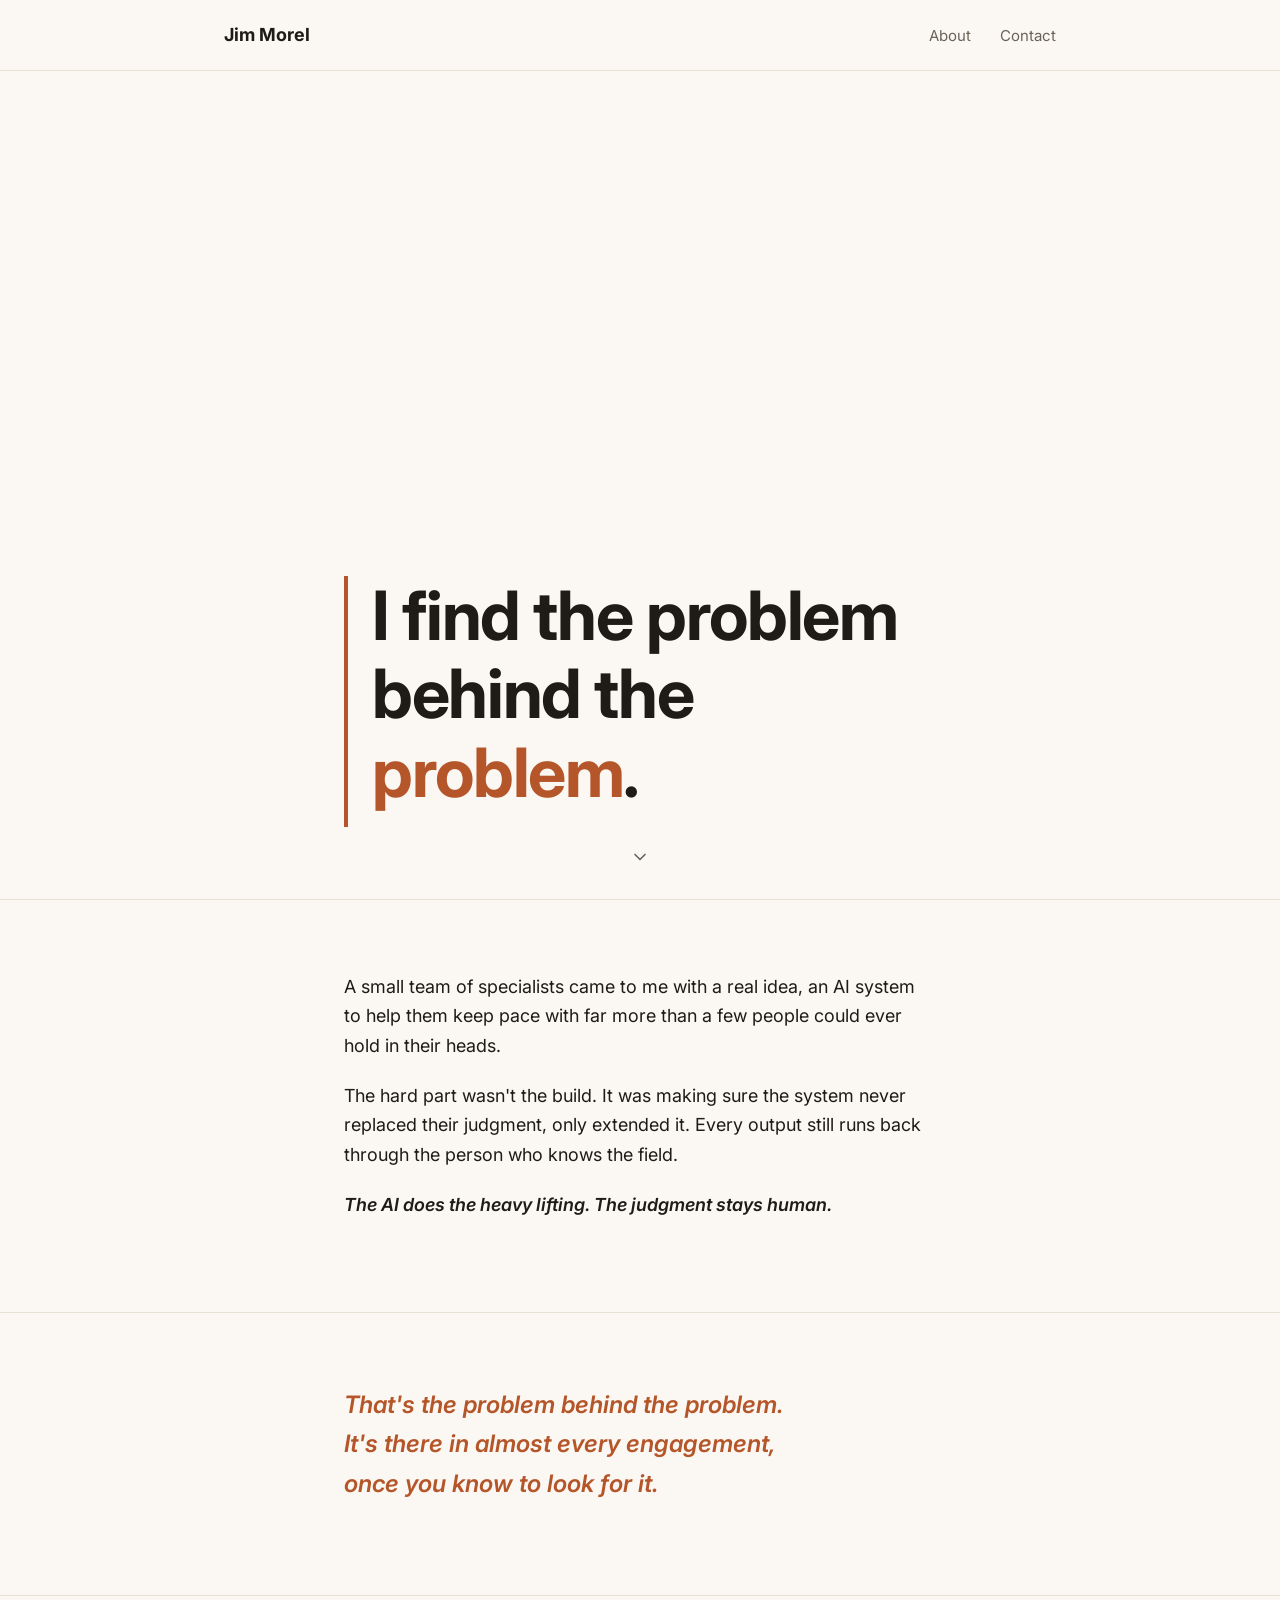
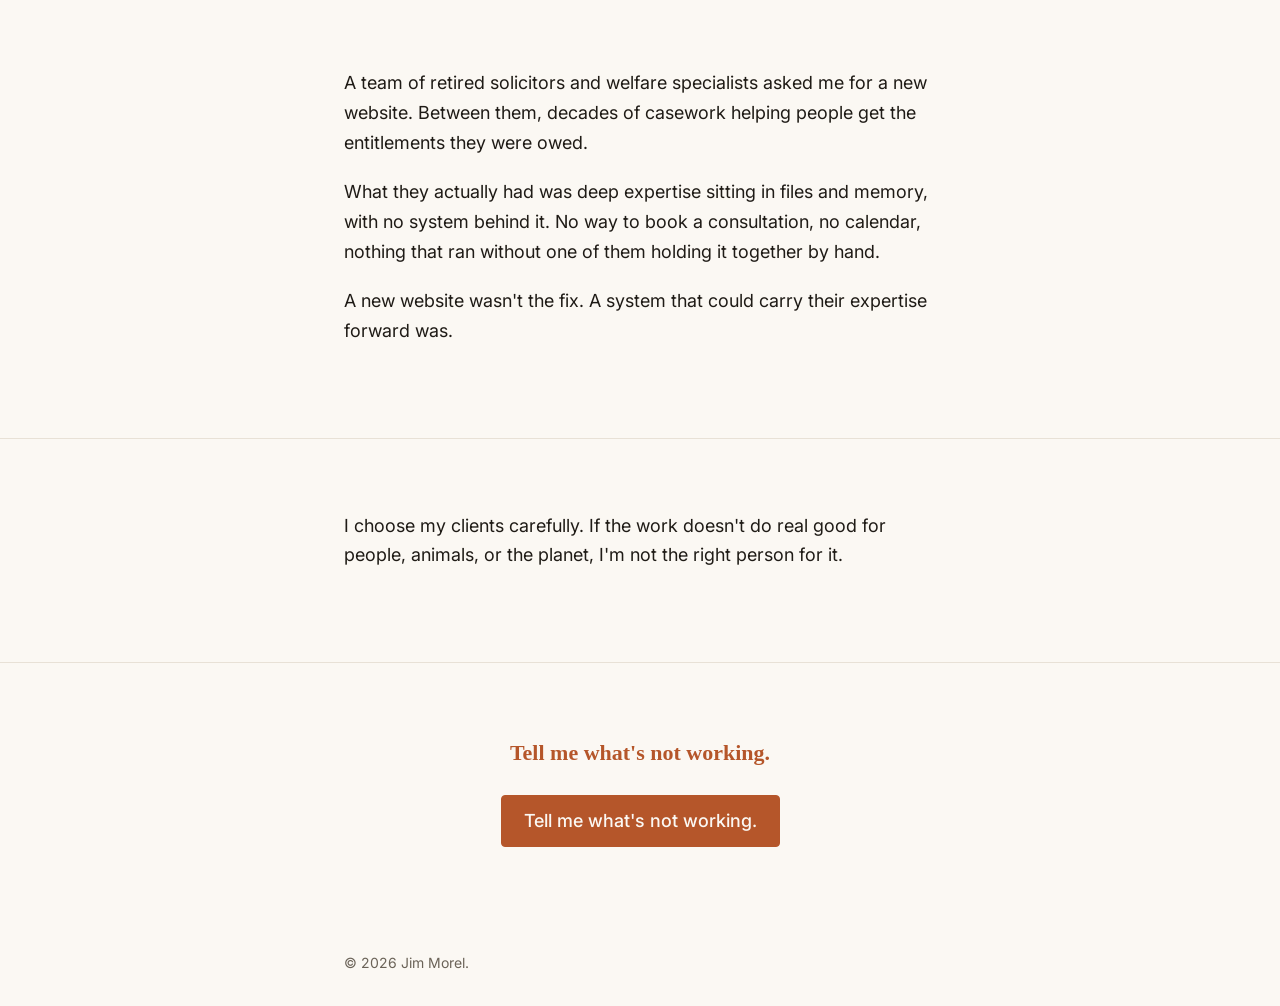
==== index.html @ 22a65a55 "Add animated CTA button, remove contact page, point nav to homepage anchor" ====
<!doctype html>
<html lang="en">
	<head>
		<meta charset="UTF-8" />
		<meta name="viewport" content="width=device-width, initial-scale=1.0" />
		<title>Jim Morel: I find the problem behind the problem</title>
		<meta
			name="description"
			content="Jim Morel builds the systems that carry expert judgment forward, without ever replacing it."
		/>
		<link rel="preconnect" href="https://fonts.googleapis.com" />
		<link rel="preconnect" href="https://fonts.gstatic.com" crossorigin />
		<link
			href="https://fonts.googleapis.com/css2?family=Inter:ital,wght@0,400;0,500;0,600;0,700;1,500;1,600&display=swap"
			rel="stylesheet"
		/>
		<link rel="stylesheet" href="assets/css/style.css" />
	</head>
	<body>
		<header class="site-header">
			<div class="container header-inner">
				<a href="/" class="logo">Jim Morel</a>
				<nav class="site-nav">
					<a href="about.html">About</a>
					<a href="#contact">Contact</a>
				</nav>
			</div>
		</header>

		<!-- Inline + blocking so --header-height is set before .hero lays out; defer/external would cause a height flash. -->
		<script>
			function setHeaderHeight() {
				var height = document.querySelector(".site-header").offsetHeight;
				document.documentElement.style.setProperty("--header-height", height + "px");
			}
			setHeaderHeight();
			window.addEventListener("resize", setHeaderHeight);
		</script>

		<main>
			<!-- 1. Hero -->
			<section class="screen hero" id="hero">
				<div class="container">
					<div class="hero-spine">
						<div class="hero-rule"></div>
						<h1>
							I find the problem behind the
							<span class="accent-word">problem</span>.
						</h1>
					</div>
				</div>
			<div class="hero-scroll-cue" aria-hidden="true">
				<svg viewBox="0 0 24 24" fill="none" stroke="currentColor" stroke-width="2" stroke-linecap="round" stroke-linejoin="round">
					<polyline points="6 9 12 15 18 9"></polyline>
				</svg>
			</div>
			</section>

			<!-- 2. Story one — Epitheal (sector-blind by IP agreement, see handoff) -->
			<section class="screen story" id="story-epitheal">
				<div class="container">
					<p>
						A small team of specialists came to me with a real idea, an AI
						system to help them keep pace with far more than a few people could
						ever hold in their heads.
					</p>
					<p>
						The hard part wasn't the build. It was making sure the system never
						replaced their judgment, only extended it. Every output still runs
						back through the person who knows the field.
					</p>
					<p class="emphasis">
						The AI does the heavy lifting. The judgment stays human.
					</p>
				</div>
			</section>

			<!-- 3. Pattern named -->
			<section class="screen pattern" id="pattern">
				<div class="container">
					<p>
						That's the problem behind the problem. It's there in almost every
						engagement, once you know to look for it.
					</p>
				</div>
			</section>

			<!-- 4. Story two — FIOS -->
			<section class="screen story" id="story-fios">
				<div class="container">
					<p>
						A team of retired solicitors and welfare specialists asked me for a
						new website. Between them, decades of casework helping people get
						the entitlements they were owed.
					</p>
					<p>
						What they actually had was deep expertise sitting in files and
						memory, with no system behind it. No way to book a consultation, no
						calendar, nothing that ran without one of them holding it together
						by hand.
					</p>
					<p>
						A new website wasn't the fix. A system that could carry their
						expertise forward was.
					</p>
				</div>
			</section>

			<!-- 5. Values filter -->
			<section class="screen values" id="values">
				<div class="container">
					<p>
						I choose my clients carefully. If the work doesn't do real good for
						people, animals, or the planet, I'm not the right person for it.
					</p>
				</div>
			</section>

			<!-- 6. Call to action -->
			<section class="screen cta" id="contact">
				<div class="container">
					<p>Tell me what's not working.</p>
					<a class="cta-button" href="mailto:jim@jimmorel.com" aria-label="Email Jim directly at jim@jimmorel.com">
						<span class="cta-arrow" aria-hidden="true"><span class="shaft"></span></span>
						<span class="cta-label">
							<span class="cta-text cta-text--default">Tell me what's not working.</span>
							<span class="cta-text cta-text--email">jim@jimmorel.com</span>
						</span>
					</a>
				</div>
			</section>
		</main>

		<footer class="site-footer">
			<div class="container">
				<p>&copy; 2026 Jim Morel.</p>
			</div>
		</footer>
		<script src="assets/js/reveal.js" defer></script>
	</body>
</html>
---- assets/css/style.css ----
/* ============================================
   jimmorel.com — stylesheet
   Design system: warm light palette, single
   typeface (Inter) throughout. Decided 17 Jun 2026
   (S03). The two callback lines (.pattern p,
   .emphasis) use italic Inter at weight 600 to mark
   them as deliberate echoes, not a second typeface.
   Tokens live in :root — change values here, not
   in the markup, when the palette or type evolves.
   ============================================ */

:root {
	/* colour */
	--color-bg: #fbf8f3;
	--color-text: #1f1b16;
	--color-text-muted: #6b6358;
	--color-accent: #b5562a;
	--color-border: #e8e1d6;

	/* type */
	--font-display:
		"Fraunces", Georgia, serif; /* unused, left in place per S03 handoff */
	--font-body: "Inter", system-ui, -apple-system, "Segoe UI", sans-serif;

	/* scale */
	--space-unit: 1rem;
	--max-width: 640px;
	--radius: 4px;
}

* {
	box-sizing: border-box;
}

html {
	scroll-behavior: smooth;
}

@media (prefers-reduced-motion: reduce) {
	html {
		scroll-behavior: auto;
	}
}

body {
	margin: 0;
	font-family: var(--font-body);
	color: var(--color-text);
	background: var(--color-bg);
	line-height: 1.65;
	font-size: 1.125rem;
}

h1,
h2,
h3 {
	font-family: var(--font-body);
	font-weight: 700;
	line-height: 1.15;
	letter-spacing: -0.02em;
	margin: 0 0 1rem 0;
}

p {
	margin: 0 0 1.25rem 0;
}

a {
	color: var(--color-accent);
}

a:focus-visible,
button:focus-visible {
	outline: 2px solid var(--color-accent);
	outline-offset: 3px;
}

.container {
	max-width: var(--max-width);
	margin: 0 auto;
	padding: 0 1.5rem;
}

/* ---------- header ---------- */

.site-header {
	border-bottom: 1px solid var(--color-border);
}

.header-inner {
	display: flex;
	align-items: center;
	justify-content: space-between;
	padding-top: 1.25rem;
	padding-bottom: 1.25rem;
	max-width: 880px;
}

.logo {
	font-family: var(--font-body);
	font-weight: 700;
	font-size: 1.125rem;
	text-decoration: none;
	color: var(--color-text);
}

.site-nav a {
	margin-left: 1.5rem;
	text-decoration: none;
	color: var(--color-text-muted);
	font-size: 0.9375rem;
}

.site-nav a:hover,
.site-nav a[aria-current="page"] {
	color: var(--color-accent);
}

/* ---------- screens ----------
   Each homepage block is "one short screen, not a
   long-form chapter" per the handoff. Generous
   vertical padding carries that pacing. */

.screen {
	padding: 4.5rem 0;
	border-bottom: 1px solid var(--color-border);
}

.screen:last-of-type {
	border-bottom: none;
}

/* Hero: anchored low-left rather than centered, with
   a vertical accent spine. Needs its own flex layout
   and height, .screen gives it padding only. */
.hero {
	display: flex;
	flex-direction: column;
	justify-content: flex-end;
	min-height: calc(100vh - var(--header-height, 72px));
	position: relative;
}

.hero-spine {
	display: flex;
	align-items: flex-start;
	gap: 1.5rem;
}

.hero-rule {
	width: 4px;
	align-self: stretch;
	background: var(--color-accent);
	flex-shrink: 0;
}

.hero h1 {
	font-size: 4.25rem;
	max-width: 14ch;
}

.accent-word {
	color: var(--color-accent);
}

@media (prefers-reduced-motion: no-preference) {
	.hero-spine {
		animation: hero-rise 0.7s ease both;
	}
}

@keyframes hero-rise {
	from {
		opacity: 0;
		transform: translateY(14px);
	}
	to {
		opacity: 1;
		transform: translateY(0);
	}
}

/* ---------- hero scroll cue ---------- */

.hero-scroll-cue {
	position: absolute;
	left: 50%;
	bottom: 2rem;
	transform: translateX(-50%);
	color: var(--color-text-muted);
	line-height: 0;
	animation: hero-scroll-bob 1.8s ease-in-out infinite;
}

.hero-scroll-cue svg {
	width: 20px;
	height: 20px;
	display: block;
}

@keyframes hero-scroll-bob {
	0%,
	100% {
		transform: translateX(-50%) translateY(0);
	}
	50% {
		transform: translateX(-50%) translateY(6px);
	}
}

@media (prefers-reduced-motion: reduce) {
	.hero-scroll-cue {
		animation: none;
	}
}

.story p,
.values p {
	font-size: 1.125rem;
}

/* The pattern-reveal echoes the hero line on purpose
   (see CLAUDE.md / handoff). Setting it apart in
   accent italic marks it as a deliberate callback,
   not a repeated thought. */
.pattern p {
	font-family: var(--font-body);
	font-style: italic;
	font-weight: 600;
	font-size: 1.5rem;
	color: var(--color-accent);
	max-width: 28ch;
}

.emphasis {
	font-family: var(--font-body);
	font-weight: 600;
	font-style: italic;
}

.cta {
	text-align: center;
}

.cta p {
	font-family: var(--font-display, "Fraunces"), serif;
	font-weight: 700;
	font-size: 1.375rem;
	color: var(--accent, #b5562a);
	margin-bottom: 1.5rem;
}

.cta-button {
	position: relative;
	display: inline-flex;
	align-items: center;
	background: var(--color-accent);
	color: var(--color-bg);
	border: 1px solid var(--color-accent);
	font-weight: 500;
	padding: 0.625rem 1.375rem;
	border-radius: 4px;
	text-decoration: none;
	cursor: pointer;
	transition: padding 0.3s ease;
}

.cta-arrow {
	width: 0;
	margin-right: 0;
	transition: width 0.3s ease, margin-right 0.3s ease;
}

.cta-arrow .shaft {
	position: relative;
	display: block;
	height: 1px;
	background: currentColor;
}

.cta-arrow .shaft::before,
.cta-arrow .shaft::after {
	content: "";
	position: absolute;
	top: 0;
	right: 0;
	display: block;
	height: 1px;
	width: 0;
	background: currentColor;
	transition: width 0.3s ease, transform 0.3s ease;
}

.cta-arrow .shaft::before { transform-origin: top right; }
.cta-arrow .shaft::after  { transform-origin: bottom right; }

.cta-button:hover .cta-arrow {
	width: 20px;
	margin-right: 14px;
}

.cta-button:hover .cta-arrow .shaft::before,
.cta-button:hover .cta-arrow .shaft::after {
	width: 6px;
}

.cta-button:hover .cta-arrow .shaft::before { transform: rotate(40deg); }
.cta-button:hover .cta-arrow .shaft::after  { transform: rotate(-40deg); }

.cta-label {
	position: relative;
	display: inline-grid;
}

.cta-text {
	grid-area: 1 / 1;
	white-space: nowrap;
	transition: opacity 0.25s ease, transform 0.25s ease;
}

.cta-text--default {
	opacity: 1;
	transform: translateY(0);
}

.cta-text--email {
	opacity: 0;
	transform: translateY(8px);
}

.cta-button:hover .cta-text--default {
	opacity: 0;
	transform: translateY(-8px);
}

.cta-button:hover .cta-text--email {
	opacity: 1;
	transform: translateY(0);
	transition-delay: 0.08s;
}

@media (prefers-reduced-motion: reduce) {
	.cta-button,
	.cta-arrow,
	.cta-text,
	.cta-arrow .shaft::before,
	.cta-arrow .shaft::after {
		transition: none !important;
	}
}

/* ---------- scroll reveal ----------
   JS adds .js-reveal to <html> only when
   IntersectionObserver is supported. Without JS
   every section is visible at all times. */

.js-reveal .screen:not(.hero) {
	opacity: 0;
	transform: translateY(14px);
}

@keyframes screen-rise {
	from {
		opacity: 0;
		transform: translateY(28px);
	}
	to {
		opacity: 1;
		transform: translateY(0);
	}
}

@media (prefers-reduced-motion: no-preference) {
	.js-reveal .screen.is-visible {
		animation: screen-rise 0.7s ease both;
	}
}

@media (prefers-reduced-motion: reduce) {
	.js-reveal .screen:not(.hero) {
		opacity: 1;
		transform: none;
	}
}

/* ---------- thin pages (About / Contact) ---------- */

.page-thin {
	min-height: 40vh;
}

.placeholder {
	color: var(--color-text-muted);
	font-style: italic;
}

/* ---------- footer ---------- */

.site-footer {
	padding: 2rem 0;
}

.site-footer p {
	margin: 0;
	font-size: 0.875rem;
	color: var(--color-text-muted);
}

/* ---------- responsive ---------- */

@media (max-width: 480px) {
	body {
		font-size: 1rem;
	}

	.hero h1 {
		font-size: 2.5rem;
		margin-bottom: 2rem;
	}

	.pattern p {
		font-size: 1.25rem;
	}

	.cta p {
		font-size: 1.5rem;
	}

	.screen {
		padding: 3rem 0;
	}
}
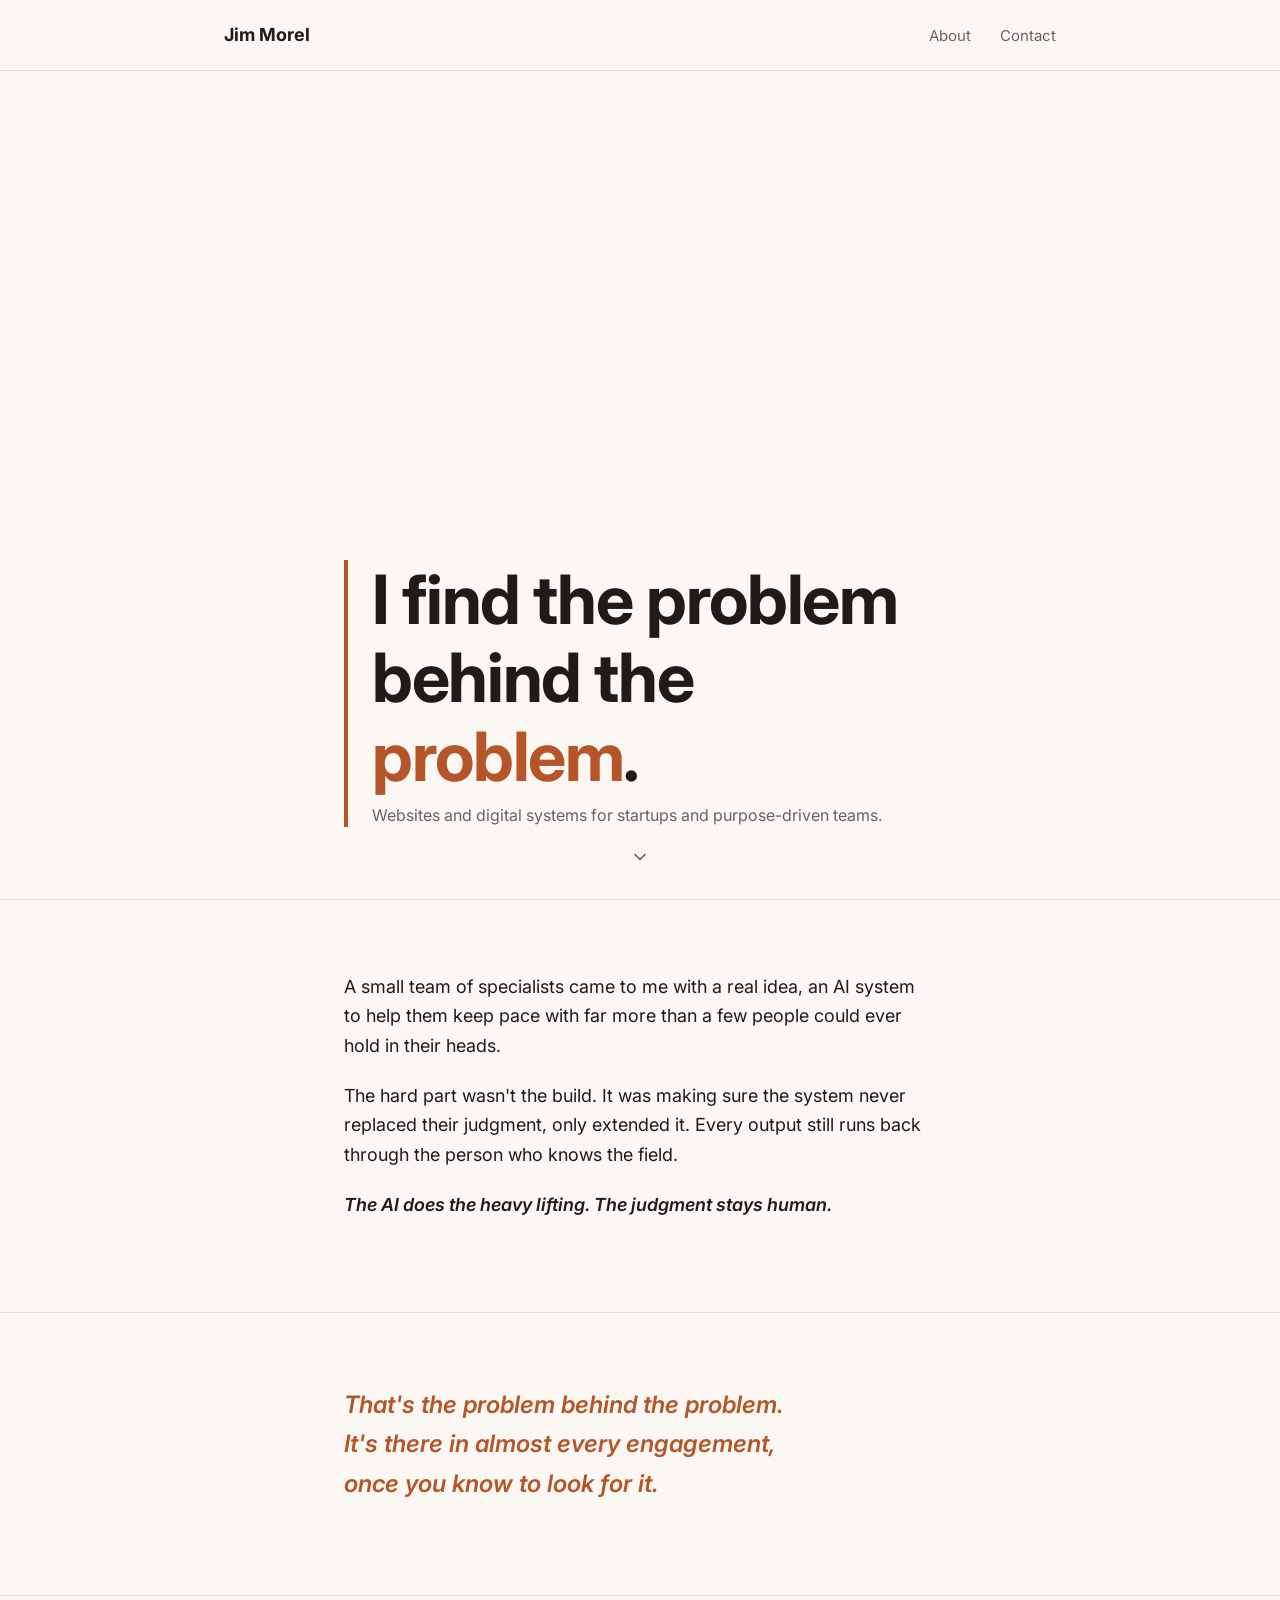
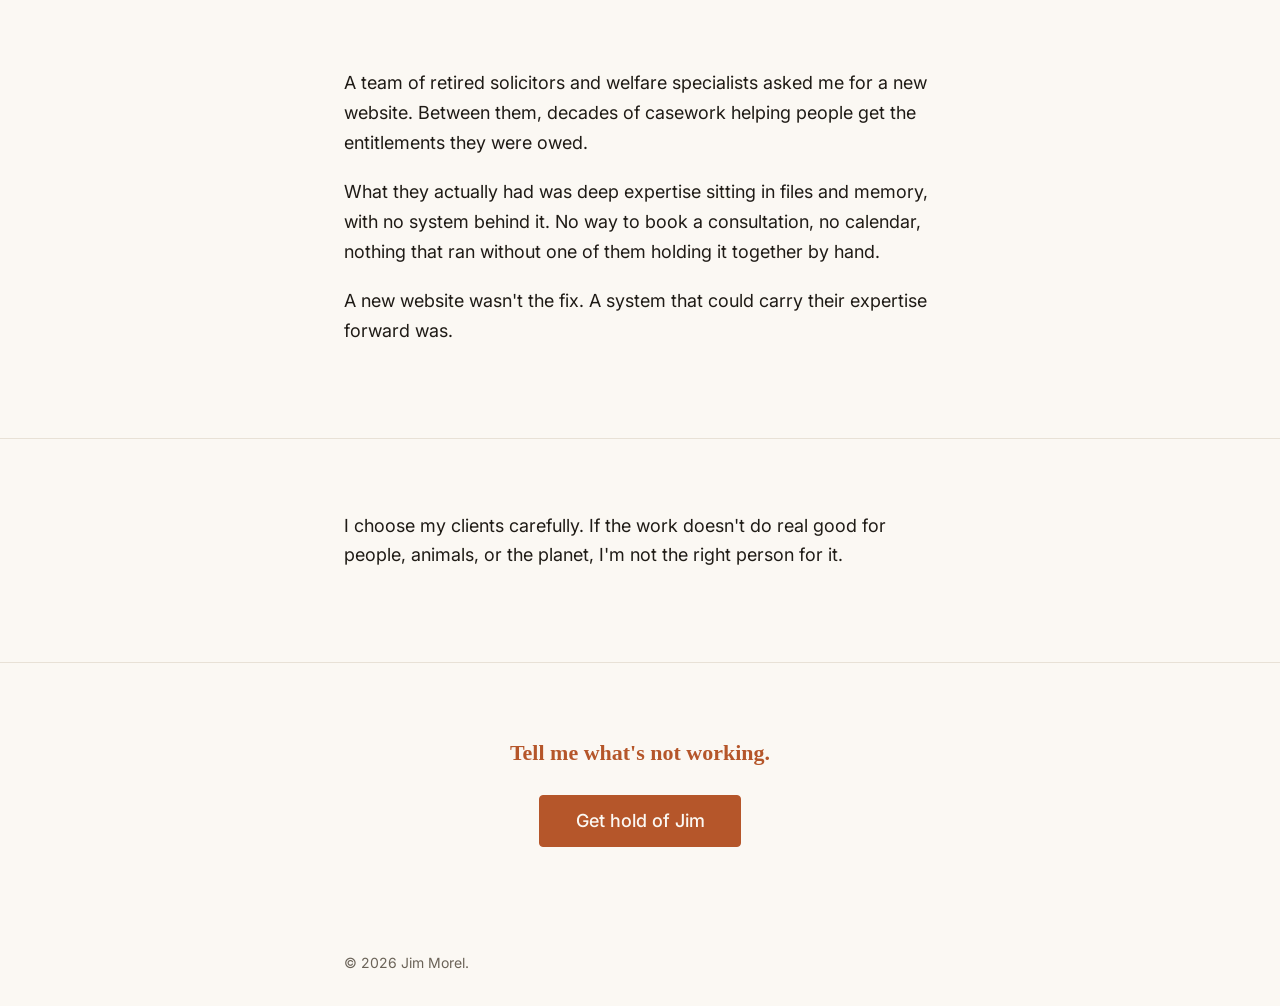
==== commit a76f5a7c: "Add hero subhead, fix hero-rule grid span" ====
--- a/index.html
+++ b/index.html
@@ -47,6 +47,7 @@
 							I find the problem behind the
 							<span class="accent-word">problem</span>.
 						</h1>
+						<p class="hero-subhead">Websites and digital systems for startups and purpose-driven teams.</p>
 					</div>
 				</div>
 			<div class="hero-scroll-cue" aria-hidden="true">
@@ -123,7 +124,7 @@
 					<a class="cta-button" href="mailto:jim@jimmorel.com" aria-label="Email Jim directly at jim@jimmorel.com">
 						<span class="cta-arrow" aria-hidden="true"><span class="shaft"></span></span>
 						<span class="cta-label">
-							<span class="cta-text cta-text--default">Tell me what's not working.</span>
+							<span class="cta-text cta-text--default">Get hold of Jim</span>
 							<span class="cta-text cta-text--email">jim@jimmorel.com</span>
 						</span>
 					</a>
--- a/assets/css/style.css
+++ b/assets/css/style.css
@@ -142,21 +142,31 @@
 }
 
 .hero-spine {
-	display: flex;
-	align-items: flex-start;
-	gap: 1.5rem;
+	display: grid;
+	grid-template-columns: auto 1fr;
+	column-gap: 1.5rem;
+	align-items: start;
 }
 
 .hero-rule {
 	width: 4px;
+	grid-row: 1 / span 2;
 	align-self: stretch;
 	background: var(--color-accent);
-	flex-shrink: 0;
 }
 
 .hero h1 {
 	font-size: 4.25rem;
 	max-width: 14ch;
+	margin-bottom: 0.5rem;
+}
+
+.hero-subhead {
+	margin: 0;
+	font-size: 1rem;
+	font-weight: 400;
+	color: var(--color-text-muted);
+	line-height: 1.5;
 }
 
 .accent-word {
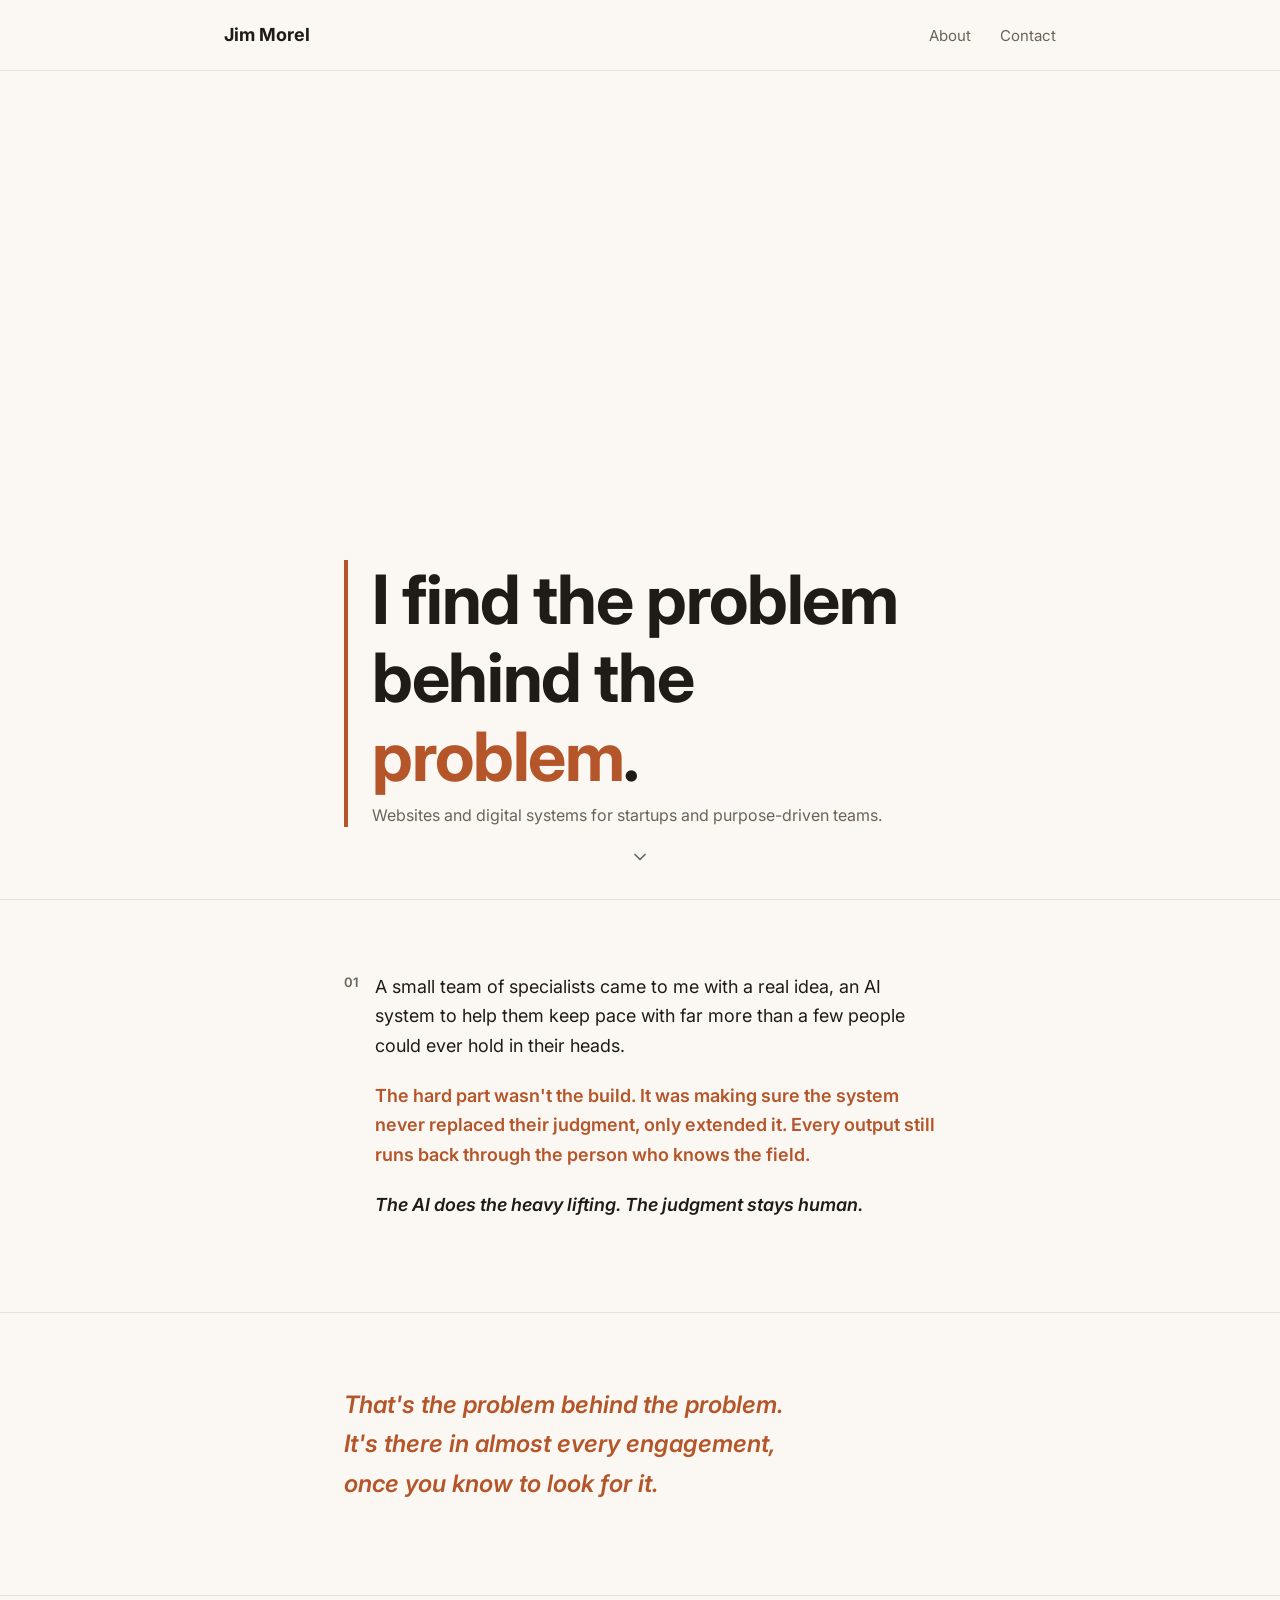
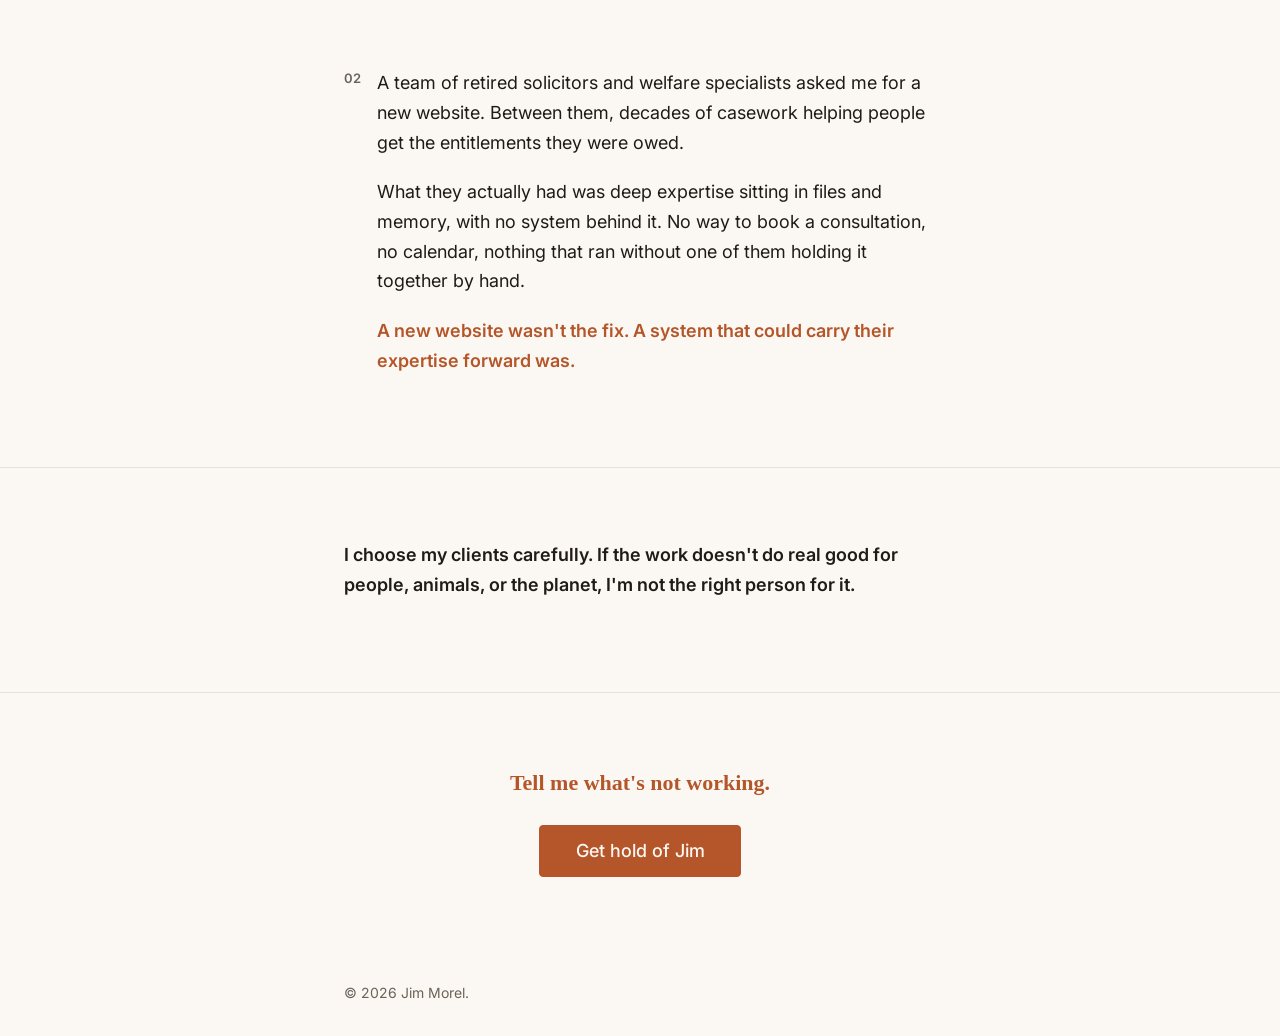
==== commit 1282672a: "Update story sections, values styling, hero subhead refinements" ====
--- a/index.html
+++ b/index.html
@@ -31,7 +31,10 @@
 		<script>
 			function setHeaderHeight() {
 				var height = document.querySelector(".site-header").offsetHeight;
-				document.documentElement.style.setProperty("--header-height", height + "px");
+				document.documentElement.style.setProperty(
+					"--header-height",
+					height + "px",
+				);
 			}
 			setHeaderHeight();
 			window.addEventListener("resize", setHeaderHeight);
@@ -47,32 +50,47 @@
 							I find the problem behind the
 							<span class="accent-word">problem</span>.
 						</h1>
-						<p class="hero-subhead">Websites and digital systems for startups and purpose-driven teams.</p>
+						<p class="hero-subhead">
+							Websites and digital systems for startups and purpose-driven
+							teams.
+						</p>
 					</div>
 				</div>
-			<div class="hero-scroll-cue" aria-hidden="true">
-				<svg viewBox="0 0 24 24" fill="none" stroke="currentColor" stroke-width="2" stroke-linecap="round" stroke-linejoin="round">
-					<polyline points="6 9 12 15 18 9"></polyline>
-				</svg>
-			</div>
+				<div class="hero-scroll-cue" aria-hidden="true">
+					<svg
+						viewBox="0 0 24 24"
+						fill="none"
+						stroke="currentColor"
+						stroke-width="2"
+						stroke-linecap="round"
+						stroke-linejoin="round"
+					>
+						<polyline points="6 9 12 15 18 9"></polyline>
+					</svg>
+				</div>
 			</section>
 
 			<!-- 2. Story one — Epitheal (sector-blind by IP agreement, see handoff) -->
 			<section class="screen story" id="story-epitheal">
 				<div class="container">
-					<p>
-						A small team of specialists came to me with a real idea, an AI
-						system to help them keep pace with far more than a few people could
-						ever hold in their heads.
-					</p>
-					<p>
-						The hard part wasn't the build. It was making sure the system never
-						replaced their judgment, only extended it. Every output still runs
-						back through the person who knows the field.
-					</p>
-					<p class="emphasis">
-						The AI does the heavy lifting. The judgment stays human.
-					</p>
+					<div class="story-inner">
+						<span class="story-number" aria-hidden="true">01</span>
+						<div>
+							<p>
+								A small team of specialists came to me with a real idea, an AI
+								system to help them keep pace with far more than a few people
+								could ever hold in their heads.
+							</p>
+							<p class="story-pivot">
+								The hard part wasn't the build. It was making sure the system
+								never replaced their judgment, only extended it. Every output
+								still runs back through the person who knows the field.
+							</p>
+							<p class="emphasis">
+								The AI does the heavy lifting. The judgment stays human.
+							</p>
+						</div>
+					</div>
 				</div>
 			</section>
 
@@ -87,23 +105,28 @@
 			</section>
 
 			<!-- 4. Story two — FIOS -->
-			<section class="screen story" id="story-fios">
+			<section class="screen story" id="story-epitheal">
 				<div class="container">
-					<p>
-						A team of retired solicitors and welfare specialists asked me for a
-						new website. Between them, decades of casework helping people get
-						the entitlements they were owed.
-					</p>
-					<p>
-						What they actually had was deep expertise sitting in files and
-						memory, with no system behind it. No way to book a consultation, no
-						calendar, nothing that ran without one of them holding it together
-						by hand.
-					</p>
-					<p>
-						A new website wasn't the fix. A system that could carry their
-						expertise forward was.
-					</p>
+					<div class="story-inner">
+						<span class="story-number" aria-hidden="true">02</span>
+						<div>
+							<p>
+								A team of retired solicitors and welfare specialists asked me
+								for a new website. Between them, decades of casework helping
+								people get the entitlements they were owed.
+							</p>
+							<p>
+								What they actually had was deep expertise sitting in files and
+								memory, with no system behind it. No way to book a consultation,
+								no calendar, nothing that ran without one of them holding it
+								together by hand.
+							</p>
+							<p class="story-pivot">
+								A new website wasn't the fix. A system that could carry their
+								expertise forward was.
+							</p>
+						</div>
+					</div>
 				</div>
 			</section>
 
@@ -121,8 +144,14 @@
 			<section class="screen cta" id="contact">
 				<div class="container">
 					<p>Tell me what's not working.</p>
-					<a class="cta-button" href="mailto:jim@jimmorel.com" aria-label="Email Jim directly at jim@jimmorel.com">
-						<span class="cta-arrow" aria-hidden="true"><span class="shaft"></span></span>
+					<a
+						class="cta-button"
+						href="mailto:jim@jimmorel.com"
+						aria-label="Email Jim directly at jim@jimmorel.com"
+					>
+						<span class="cta-arrow" aria-hidden="true"
+							><span class="shaft"></span
+						></span>
 						<span class="cta-label">
 							<span class="cta-text cta-text--default">Get hold of Jim</span>
 							<span class="cta-text cta-text--email">jim@jimmorel.com</span>
--- a/assets/css/style.css
+++ b/assets/css/style.css
@@ -224,9 +224,45 @@
 	}
 }
 
+.story {
+	display: flex;
+	gap: 1rem;
+}
+
+.story-number {
+	flex-shrink: 0;
+	font-size: 0.8125rem;
+	font-weight: 600;
+	color: var(--color-text-muted);
+	line-height: 1.65;
+}
+
+.story-inner {
+	display: flex;
+	gap: 1rem;
+}
+
+.story-number {
+	flex-shrink: 0;
+	font-size: 0.8125rem;
+	font-weight: 600;
+	color: var(--color-text-muted);
+	line-height: 1.65;
+}
+
 .story p,
 .values p {
 	font-size: 1.125rem;
+}
+
+/* Values line carries the site's sharpest sentence —
+   given accent weight (not italic) so it reads as a
+   deliberate statement, distinct from the pattern
+   callback's italic treatment below. Added when
+   colour was extended past hero/CTA (see handoff). */
+.values p {
+	color: var(--color-text);
+	font-weight: 600;
 }
 
 /* The pattern-reveal echoes the hero line on purpose
@@ -240,6 +276,15 @@
 	font-size: 1.5rem;
 	color: var(--color-accent);
 	max-width: 28ch;
+}
+
+/* Marks the single reframing sentence within each
+   client story — the "problem behind the problem"
+   made concrete. One per story, accent weight without
+   italic (italic is reserved for .pattern/.emphasis). */
+.story-pivot {
+	color: var(--color-accent);
+	font-weight: 600;
 }
 
 .emphasis {
@@ -439,4 +484,4 @@
 	.screen {
 		padding: 3rem 0;
 	}
-}
+}
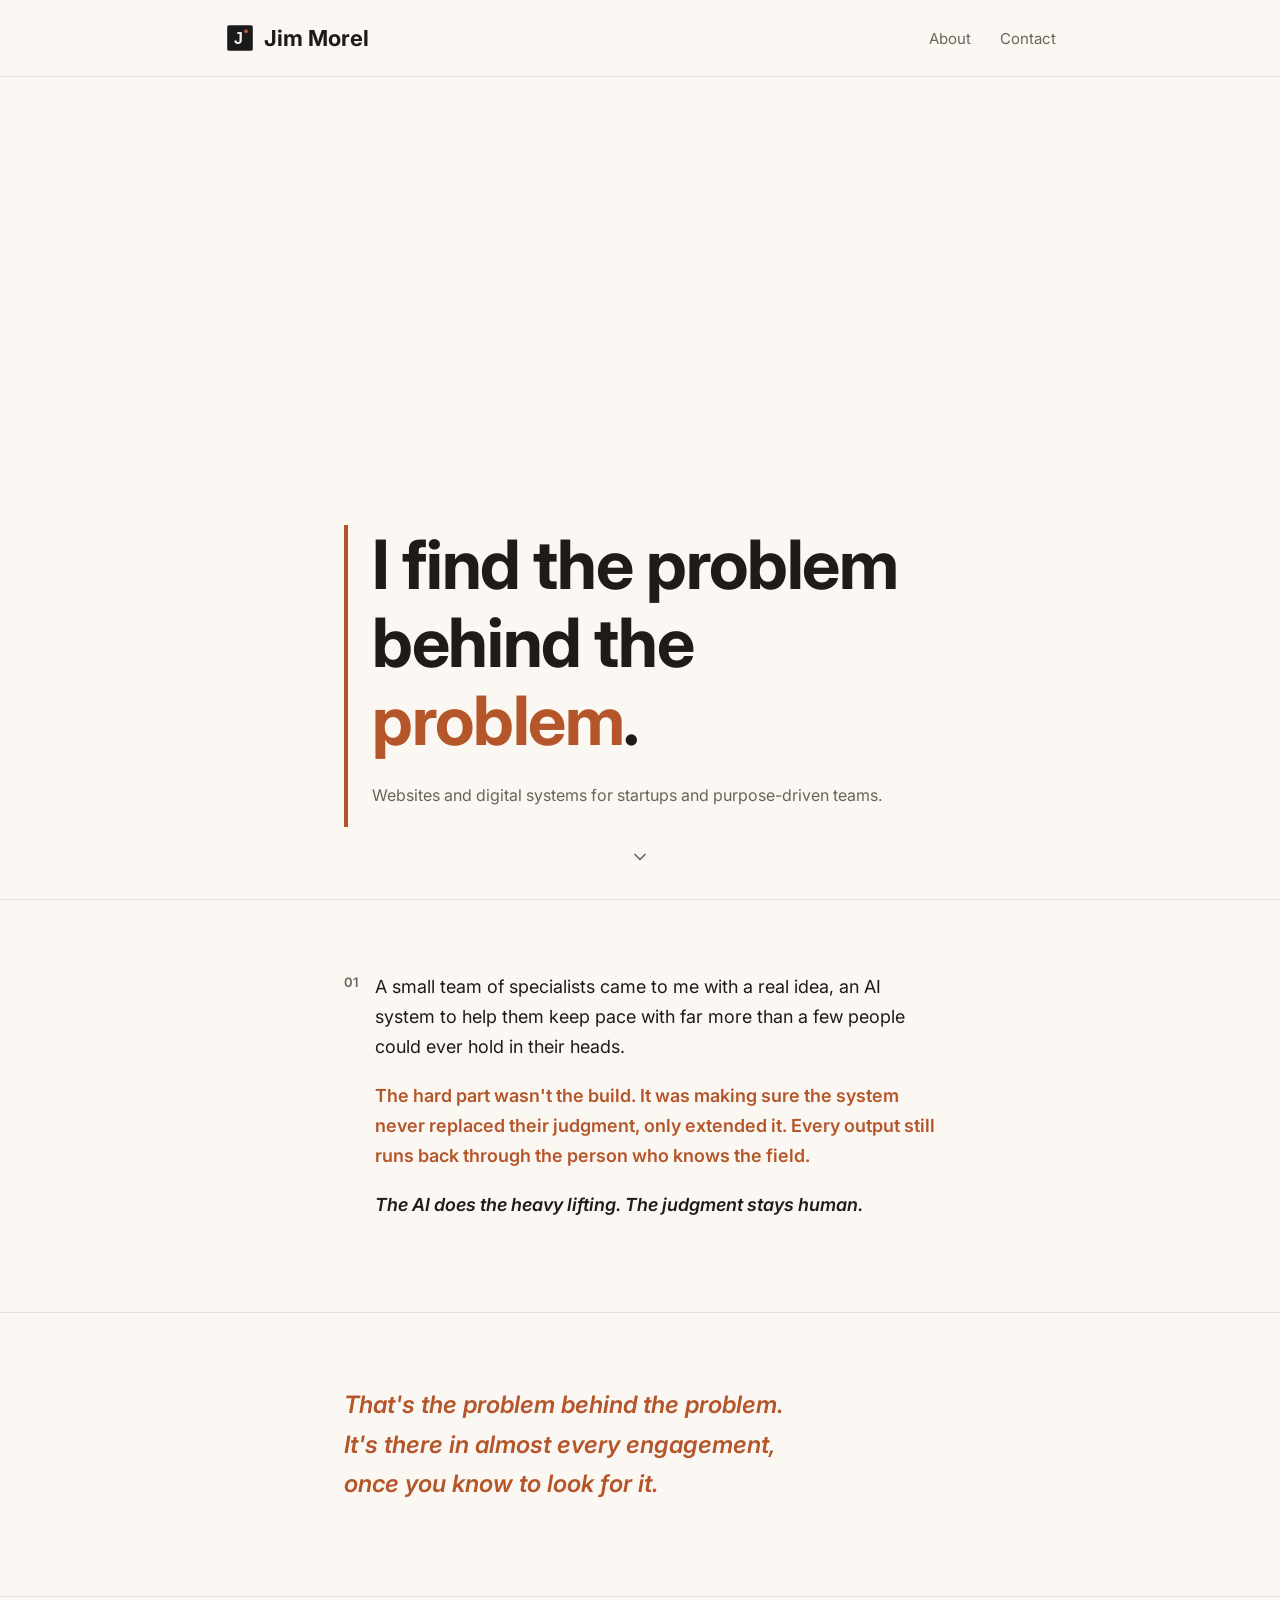
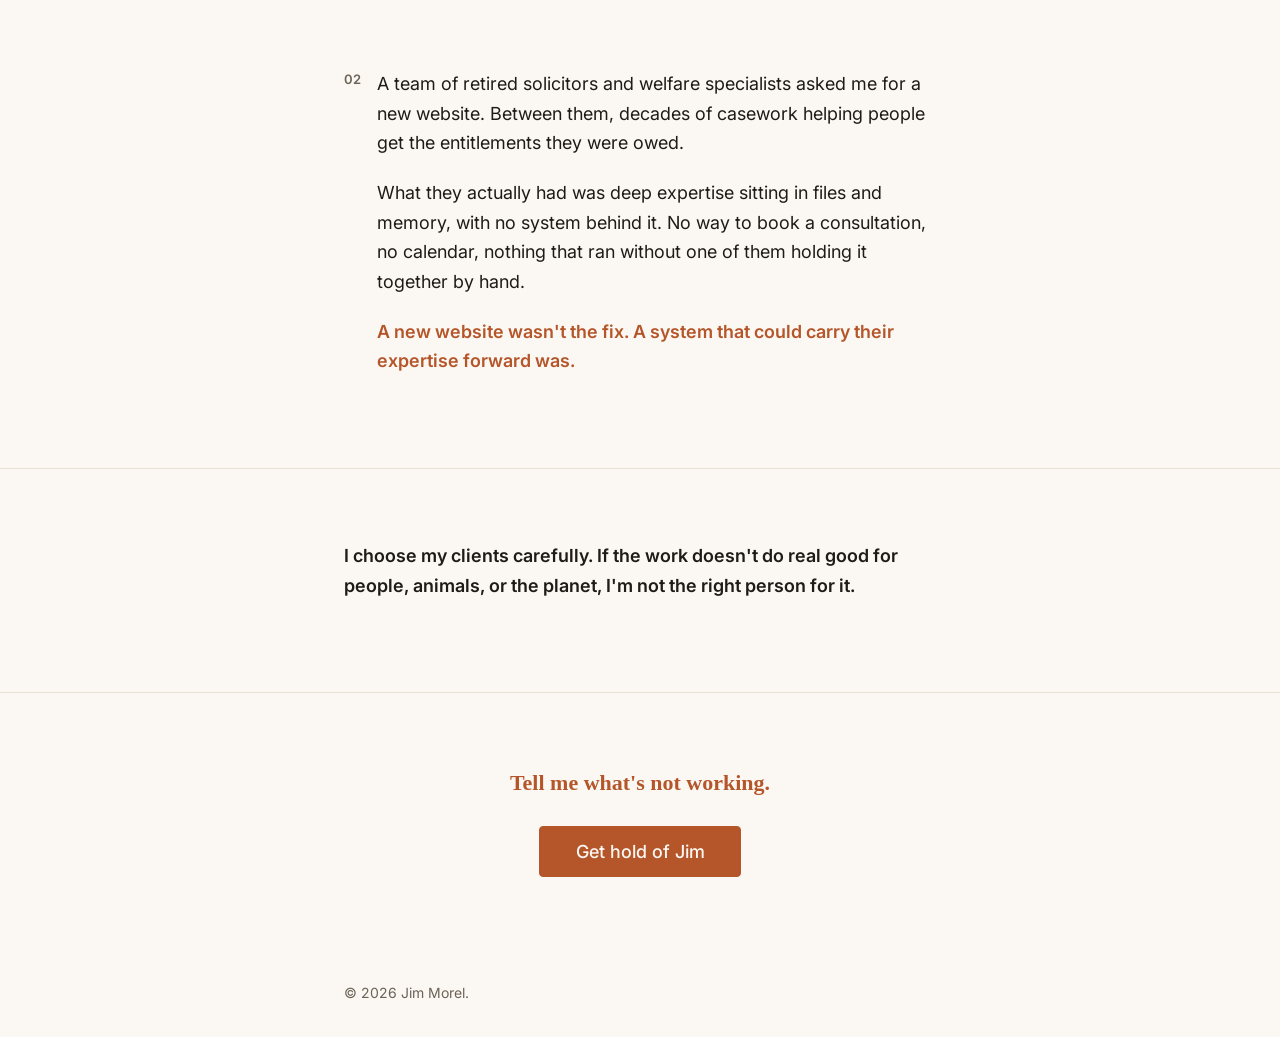
==== commit 354cb9e3: "add logo in menu bar" ====
--- a/index.html
+++ b/index.html
@@ -3,11 +3,35 @@
 	<head>
 		<meta charset="UTF-8" />
 		<meta name="viewport" content="width=device-width, initial-scale=1.0" />
-		<title>Jim Morel: I find the problem behind the problem</title>
+		<title>
+			Jim Morel | Fullstack Developer for Startups & Purpose-Driven Teams, EU
+		</title>
 		<meta
 			name="description"
-			content="Jim Morel builds the systems that carry expert judgment forward, without ever replacing it."
+			content="Freelance fullstack developer building digital systems and AI-automation tools for EU startups and purpose-driven teams. Architecture-first, GDPR-aware."
 		/>
+		<link
+			rel="icon"
+			type="image/x-icon"
+			href="/assets/img/favicon/favicon.ico"
+		/>
+		<link
+			rel="icon"
+			type="image/png"
+			sizes="16x16"
+			href="/assets/img/favicon/favicon-16x16.png"
+		/>
+		<link
+			rel="icon"
+			type="image/png"
+			sizes="32x32"
+			href="/assets/img/favicon/favicon-32x32.png"
+		/>
+		<link
+			rel="apple-touch-icon"
+			href="/assets/img/favicon/apple-touch-icon.png"
+		/>
+		<link rel="manifest" href="/assets/img/favicon/site.webmanifest" />
 		<link rel="preconnect" href="https://fonts.googleapis.com" />
 		<link rel="preconnect" href="https://fonts.gstatic.com" crossorigin />
 		<link
@@ -19,7 +43,9 @@
 	<body>
 		<header class="site-header">
 			<div class="container header-inner">
-				<a href="/" class="logo">Jim Morel</a>
+				<a href="/" class="logo"
+					><img src="/assets/img/logo.svg" alt="Jim Morel" />Jim Morel</a
+				>
 				<nav class="site-nav">
 					<a href="about.html">About</a>
 					<a href="#contact">Contact</a>
--- a/assets/css/style.css
+++ b/assets/css/style.css
@@ -97,11 +97,20 @@
 }
 
 .logo {
+	display: inline-flex;
+	align-items: center;
+	gap: 0.5rem;
 	font-family: var(--font-body);
 	font-weight: 700;
-	font-size: 1.125rem;
+	font-size: 1.375rem;
 	text-decoration: none;
 	color: var(--color-text);
+}
+
+.logo img {
+	height: 2rem;
+	width: auto;
+	display: block;
 }
 
 .site-nav a {
@@ -162,7 +171,7 @@
 }
 
 .hero-subhead {
-	margin: 0;
+	margin-top: 1rem;
 	font-size: 1rem;
 	font-weight: 400;
 	color: var(--color-text-muted);
